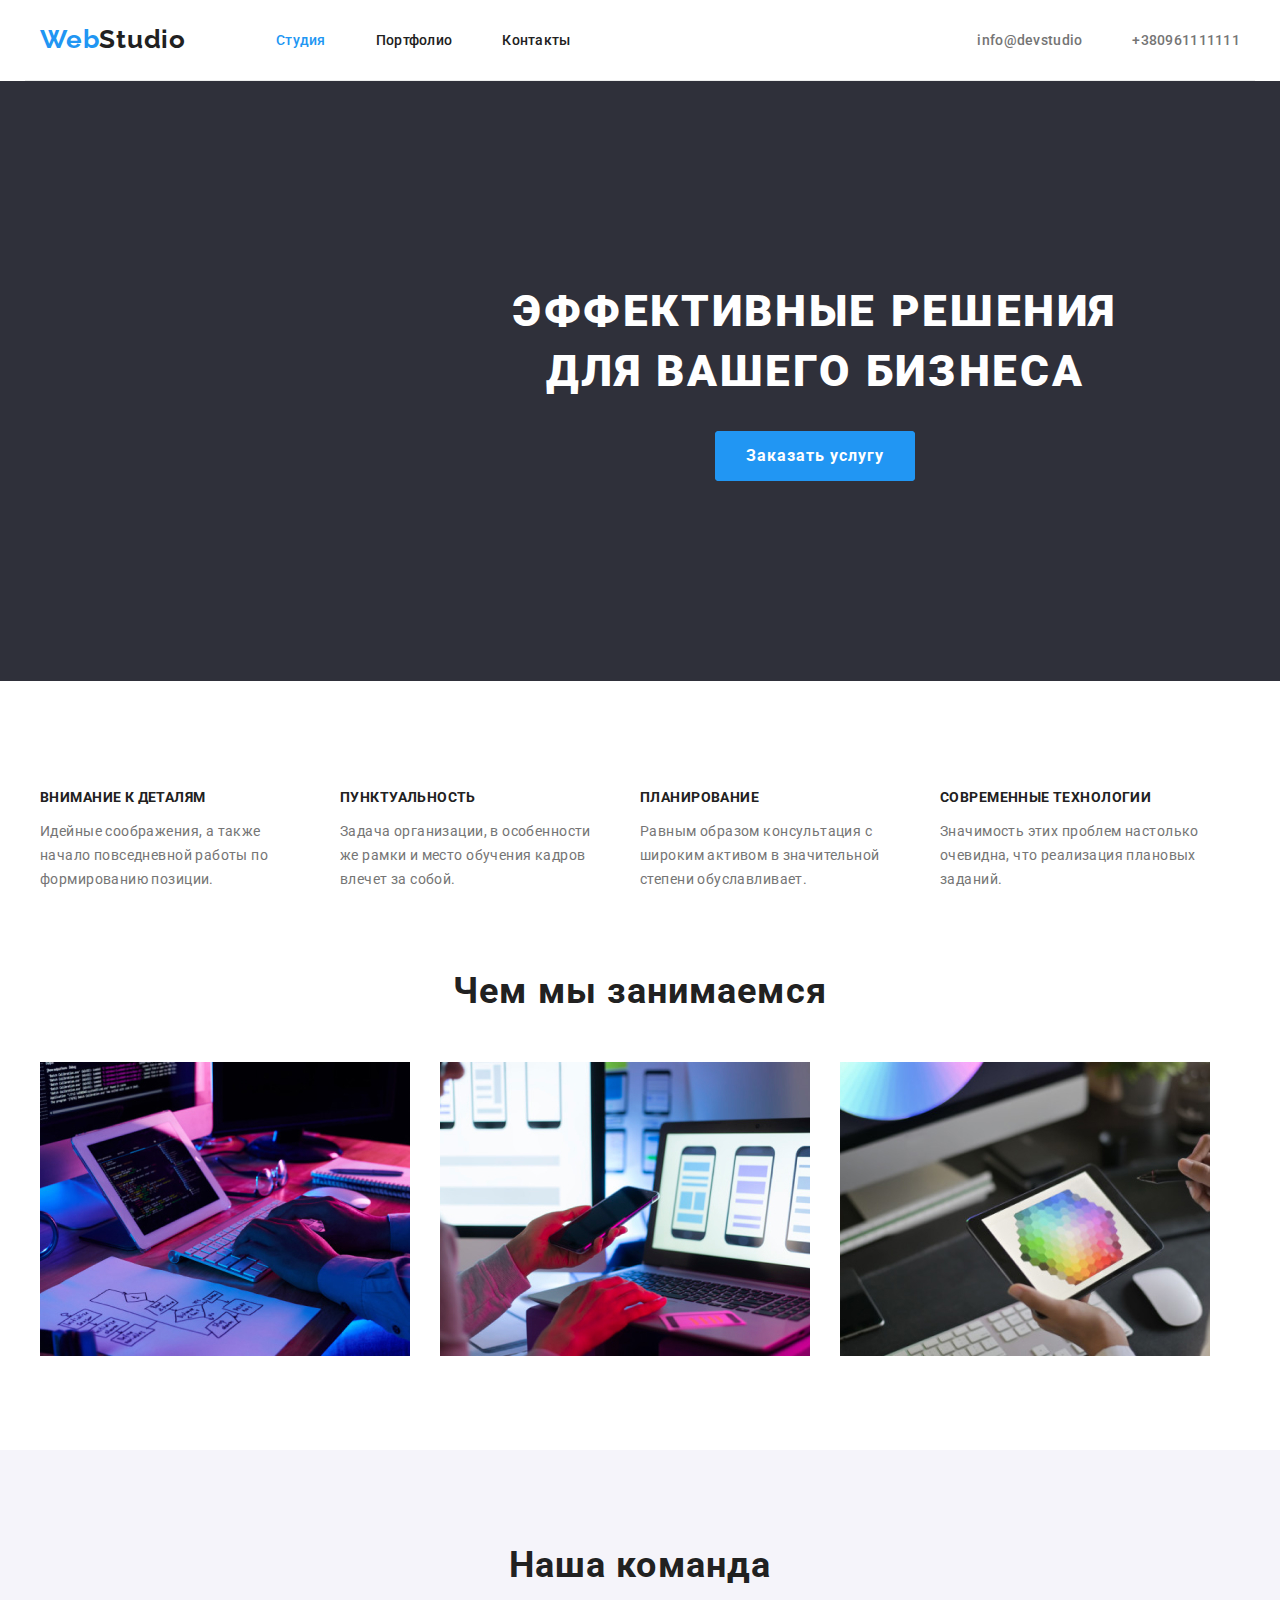
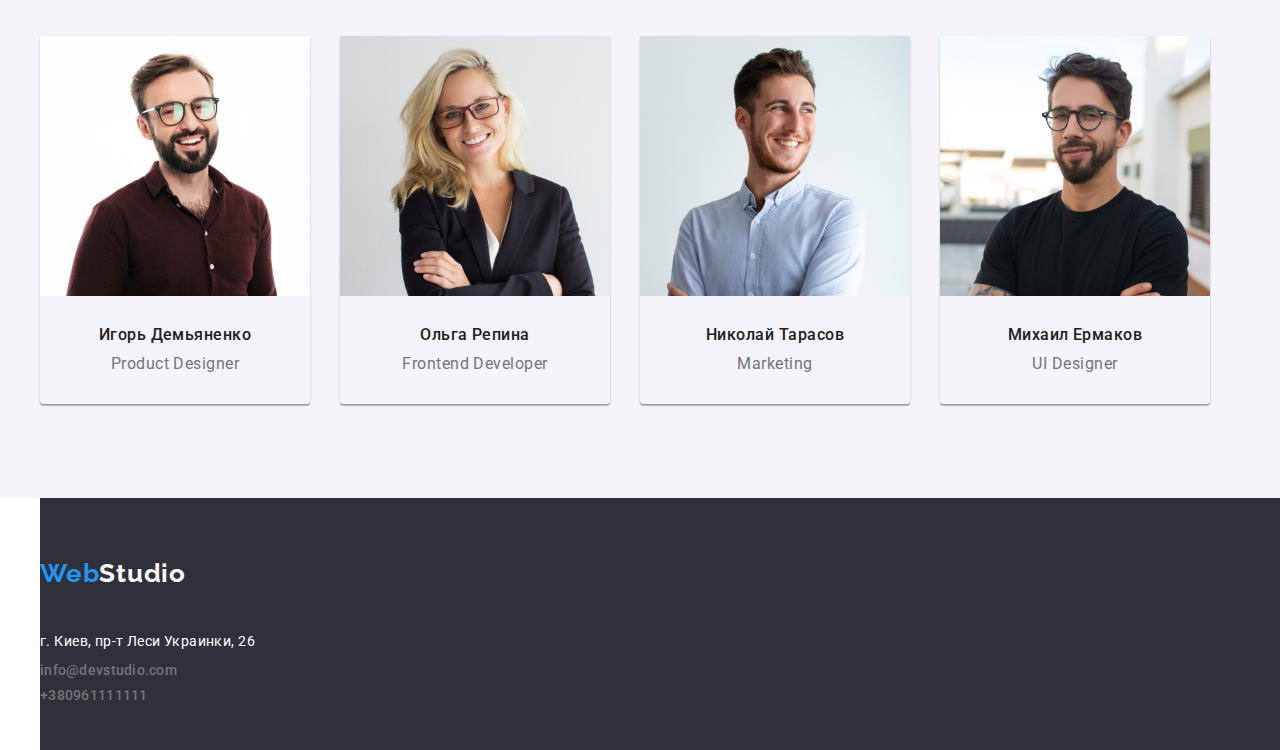
==== index.html @ 4d8ee88d "изменения 2" ====
<!DOCTYPE html>
<html lang="ru">


<head>

<meta charset="UTF-8">
    <meta name="viewport" content="width=device-width, initial-scale=1.0">

    <title>WebStudio</title>

    <!--Подключение файлов-->

<link rel="stylesheet" href="./CSS/normalize.css">
<link rel="stylesheet" href="./CSS/style.css">
<link rel="stylesheet" href="./prettierrc.yaml">
<link href = "https://fonts.googleapis.com/css2?family=Raleway:wght@700&family=Roboto:wght@400;500;700;900&display=swap"
rel = "stylesheet"/>

<body class="font">
    <!--Шапка сайта-->


    <header class="header">
<!--CONTAINER-->
<div class="container nav">
        <nav class="header-nav">
        <a class="text"href="/" ><span class="webtext">Web</span>Studio</a>
        <ul class="nav-list">
            <li class="menu-item"> <a class=" menu-link current" href="./index.html">Студия</a></li>
            <li> <a  class="menu-link" href="./portfolio.html" >Портфолио</a></li>
            <li> <a  class="menu-link"href="#contacts">Контакты</a></li>
        </ul>
        </nav>


        <ul class="contacts-list">
 <li><a class="email" href="info@devstudio">info@devstudio</a></li>
 <li><a class="email" href="+380961111111">+380961111111</a></li>
        </ul></div>
    </header>


    <main>
    <!--Герой сайта-->

        <section class="section">
            <!--CONTAINER-->
<div class="container">
        
            <h1 class="titlemain">ЭФФЕКТИВНЫЕ РЕШЕНИЯ <br> ДЛЯ ВАШЕГО БИЗНЕСА</h1>
            <div class="bottons_hero">
            <button type="button" class="bottons_hero">Заказать услугу</button>
        </div></div>
        </section>
    
    <!--Особенности-->
    <section>
        <!--CONTAINER-->
<div class="container">
        <ul class="boxes">
            <li><h3 class="box">Внимание к деталям</h3><p class="p1">Идейные соображения, а также начало повседневной работы по формированию позиции.</p></li>
           
            <li><h3 class="box">Пунктуальность</h3><p class="p1"> Задача организации, в особенности же рамки и место обучения кадров влечет за собой.</p></li>
           
            <li><h3 class="box">Планирование</h3><p class="p1" > Равным образом консультация с широким активом в значительной степени обуславливает.</p></li>
          
            <li><h3 class="box">Современные технологии</h3><p class="p1"> Значимость этих проблем настолько очевидна, что реализация плановых заданий.</p></li>   
        </ul></div>
    </section>


    <!--Чем мы занимаемся-->
    <section>
        <!--CONTAINER-->
<div class="container block">
        <h2 class="tittleimg">Чем мы занимаемся</h2>
        <ul class="workphotos">
            <li> <img src="./IMG/img.jpg" alt="мужчина печатает на клавитатуре" width="370" height="294" /></li>
            <li> <img src="./IMG/img222.jpg" alt="девушка за ноутбуком держит в руке телефон" width="370" height="294" /></li>
            <li> <img src="./IMG/img333.jpg" alt="девушка держит в руке планшет с изображением цветовой гаммы" width="370" height="294" /></li>
        </ul></div>
    </section>


    <!--Наша команда-->
<section class="comand">
    <!--CONTAINER-->
<div class="container">
    <h2 class="textcomand">Наша команда</h2>
    <ul class="comand">
     <li><img src="./IMG/ProductDesigner.jpg" alt="Член команды " width="270" height="260" /><h3 class="human">Игорь Демьяненко</h3><p class="profession">Product Designer</p></li>
     <li><img src="./IMG/FrontendDeveloper.jpg" alt="Член команды " width="270" height="260" /><h3 class="human">Ольга Репина</h3><p class="profession">Frontend Developer</p></li>
     <li><img src="./IMG/Marketing.jpg" alt="Член команды " width="270" height="260" /><h3 class="human">Николай Тарасов</h3><p class="profession">Marketing</p></li>
     <li><img src="./IMG/UIDesigner.jpg" alt="Член команды " width="270" height="260" /><h3 class="human">Михаил Ермаков</h3><p class="profession">UI Designer</p></li>
    </ul></div>
</section>
</main>
<!--Подвал-->

<!--CONTAINER-->

<div class="container">
<div id="contacts">
<footer class="footer">
    <div class="logo">
    <a  class="textfooter" href="/"><span class="webtext">Web</span>Studio</a>
    <address></div>
        <p class="adress">г. Киев, пр-т Леси Украинки, 26</p>
        <ul class=" email">
    <li><a class="email" href="mailto:info@devstudio">info@devstudio.com</a></li>
    <li><a class="email" href="tel:+380961111111">+380961111111</a></li>
     </ul></address></div></div>
</footer>
</body>
</html>
---- CSS/style.css ----
:root{

            --black-text:rgba(33, 33, 33, 1);
            --blue-text: rgba(33, 150, 243, 1);
            --gray-text:rgba(117, 117, 117, 1);
            --white-text: rgba(255, 255, 255, 1);
            
            --transparent-text06:rgba(255, 255, 255, 0.6);
            
            --header: rgba(255, 255, 255, 1);
            --footer: rgba(47, 48, 58, 1);
            
            --booton: rgba(245, 244, 250, 1);
            
            --background: rgba(47, 48, 58, 1);
            
            
            }





.header{
    background-color:rgba(255, 255, 255, 1) ;}

.font{
    font-family:  'Roboto', sans-serif; 
}


/*CCЫЛКИ ДЛЯ КЛАССА КОНТЕЙНЕР*/

.container{
    width: 1200px;
    padding: 0 15px;
    margin: 0 auto;}






    img{
        display: block;
    }
/*header*/

.header-nav, .nav-list, .contacts-list, .nav{
display: flex;
}
.header-nav, .nav{
    justify-content: space-between;
    align-items: center;
    
    
}
.nav-list a{
    margin: 0px;
    padding-top: 32px;
    padding-bottom: 32px;
    
}
.nav-list li{
    margin-left: 50px;
    

}
.contacts-list {margin:0px;
padding: 0px;
}
.contacts-list a{
    padding-top: 32px;
    padding-bottom: 32px;
}

.contacts-list li:last-child{
    margin-left: 50px;
}
.nav{border-bottom: 1px solid rgba(236, 236, 236, 1);}


.text{
    padding-top: 24px;
    padding-bottom: 25px;
}



.text{
    font-family:'Raleway', sans-serif; 
    color:rgba(33, 33, 33, 1) ;
    font-weight: 700;
    font-size: 26px;
    line-height: 31px;
    letter-spacing: 0.03em;
    text-decoration: none;}

    
    .webtext{
        color:rgba(33, 150, 243, 1) ;
    }

a.menu-link{
    color: rgba(33, 33, 33, 1);
    text-decoration: none;
    font-weight: 500;
    font-size: 14px;
    line-height: 16px;
    letter-spacing: 0.02em;}

   .menu-link:hover, .menu-link:focus, .menu-link:active{color:rgba(33, 150, 243, 1) ;}
 .menu-link.current{color:rgba(33, 150, 243, 1);
    
    font-size: 14px;
    text-decoration: none;}

.email{
    color: rgba(117, 117, 117, 1);
    text-decoration: none;
    font-style: normal;
    font-weight: 500;
    font-size: 14px;
    line-height: 16px;
    letter-spacing: 0.02em;
}
.email:hover {color:rgba(33, 150, 243, 1) ;}




/*HERO*/



    .section .container{
    background-color:rgba(47, 48, 58, 1) ;
    height: 600px;
    width: 1600px;
}
.titlemain{
    text-align: center;
    margin: 0 auto;
    padding-top: 200px;
}
.bottons_hero{
    display: block;
    text-align: center;
    border-radius: 4px;
    border:none;
    margin: 0 auto;
    margin-top: 30px;
}


.boxes{
    display: flex;
    padding-top: 94px;
    padding-bottom: 94px;
    padding-left: 0px;
    list-style:none;
    margin: 0px;

}
.boxes li{
    width: 270px;
    height: 101px;

}
.boxes li:not(:last-child){
    margin-right: 30px;}


    .tittleimg{
        text-align: center;
        padding-bottom: 50px;
        margin: 0 auto;
        display: block;
    }

    .workphotos {
        display: flex;
        padding-bottom: 94px;
        padding-left: 0px;
        padding-right: 0px;
        margin: 0px;
        
        
        

    }
    .workphotos li:not(:last-child){
        margin-right:30px; 
        list-style: none;
    }


.bottons_hero{
    color:rgba(255, 255, 255, 1);
    font-family: inherit;
    font-weight: 700;
    font-size: 16px;
    width: 200px;
    height: 50px;
    line-height: 30px;
    letter-spacing: 0.06em; 
    background-color: rgba(33, 150, 243, 1);
}



.titlemain{
    color: rgba(255, 255, 255, 1);
    font-weight: 900;
    font-size: 44px;
    line-height: 60px;
    letter-spacing: 0.06em;
    align-items: center;}





    .textcomand{
        text-align: center;
        padding-top: 94px;
        padding-bottom: 50px;
        margin: 0 auto;
    }

    
    .comand {
        display: flex;
        padding: 0px;
        margin: 0 auto;

    

    }

    .comand li{
        box-shadow:  0px 2px 1px 0px rgba(0, 0, 0, 0.2), 
        0px 1px 1px 0px rgba(0, 0, 0, 0.14),
         0px 1px 3px 0px rgba(0, 0, 0, 0.12);
    border-radius: 3px;
    max-width: 100%;
    height:368px;
        margin-bottom: 94px;
       
    }
    .comand li:not(:last-child){
        margin-right: 30px;
    }
    .human{
        text-align: center;
        padding-top: 30px;
        padding-bottom: 10px;
        margin: 0 auto;

    }
    .profession{
        text-align: center;
        padding-bottom: 124px;
    
        margin: 0 auto;
    }

    .item{
        border: 1px solid rgba(238, 238, 238, 1);
    }
    .work{
        padding-left: 24px;
    }
    .web{
    padding-left: 24px;
    }
    




.box{
    color:rgba(33, 33, 33, 1) ;
    font-weight: bold;
    font-size: 14px;
    line-height: 16px;
    letter-spacing: 0.03em;
    text-transform: uppercase;
}

.p1{
color: rgba(117, 117, 117, 1);
font-weight: normal;
font-size: 14px;
line-height: 24px;
letter-spacing: 0.03em;
}

    .tittleimg{
color: rgba(33, 33, 33, 1);
font-weight: 700;
font-size: 36px;
line-height: 42.19px;
letter-spacing: 0.03em;
align-items: center;
}

.comand{
    background-color:rgba(245, 244, 250, 1) ;
}

.textcomand{ 
    color: rgba(33, 33, 33, 1);
    font-weight: 700;
    font-size: 36px;
    line-height: 42.19px;
    letter-spacing: 0.03em;
    align-items: center;

}

.human{
    color: rgba(33, 33, 33, 1);
    font-weight: 500;
    font-size: 16px;
    line-height: 18.75px;
    letter-spacing: 0.03em;
    align-items: center;
}
.profession{
    color:rgba(117, 117, 117, 1);
    font-weight: 400;
    font-size: 16px;
    line-height: 18.75px;
    letter-spacing: 0.03em;
    align-items: center;
}
 /*FOOTER*/

 .footer{
     width: 1600px;
     height: 252px;
    margin: 0px;

     
 }
 .textfooter{
     margin: 0 auto;
     
 }
 .adress{
     margin: 0 auto;
     padding-top: 20px;
     padding-bottom: 9px;
 }
 .email{
     margin: 0 auto;
     padding-left: 0px;
 }
 .email li{
     margin: 0 auto;
     padding-bottom: 9px;
     
 }
 .logo{
     padding-top: 60px;
     padding-bottom: 20px;
 }
 
 
.footer{
    background-color: rgba(47, 48, 58, 1);
}

.textfooter{
    font-family:'Raleway', sans-serif; 
    color: white;
    font-weight: 700;
    font-size: 26px;
    line-height: 31px;
    letter-spacing: 0.03em;
    text-decoration: none;
}

    .adress{
        color: white;
        font-weight: 400;
        font-style: normal;
        font-size: 14px;
        line-height: 24px;
        letter-spacing: 0.03em;
    }

/*MAIN страницы портфолио*/

.btns-list{
    display: flex;
    justify-content: center;
    padding-bottom: 56px;
    padding-top: 94px;
    margin: 0px;

}
    .btns-list .btn{
        margin-right: 8px;
        border-radius: 4px;
        border: none;
     padding: 6px 22px;
    }


.flex-container{
    display: flex;
    flex-wrap: wrap;
padding-left: 0px;
padding-right: 0px;
padding-bottom: 94px;
margin: 0px auto;

}


.flex-container li{
    width: 370px;
    margin-right: 30px;
    margin-bottom: 30px;

}


.flex-container li:nth-child(3n) {
    margin-right: 0;
}
.flex-container li:nth-last-child(-n+3){
    margin-bottom:0;
}
    








    .btn{
        font-family: 'Roboto', sans-serif; 
        color: rgba(33, 33, 33, 1);
        background-color: rgba(245, 244, 250, 1);
        font-weight: 500;
        font-size: 16px;
        line-height: 26px;
        letter-spacing: 0.03em; 
        align-items: center; 
    }
    .btn:hover, .btn:focus {background-color:rgba(33, 150, 243, 1) ;
        color:rgba(255, 255, 255, 1);}
    



    .work{
        
        color: rgba(33, 33, 33, 1);
        font-weight: 700;
        font-size: 18px;
        line-height: 36px;
        letter-spacing: 0.06em; 
        text-decoration: none;
    }
    .work:hover, .work:focus {color:rgba(33, 150, 243, 1);}
    .web{
         
        color: rgba(117, 117, 117, 1);
        font-weight: 400;
        font-size: 16px;
        line-height: 30px;
        letter-spacing: 0.03em; 
    
        
    }
    li{
        list-style-type: none;
        
    }
    .a{display: block;}
    .classa{ text-decoration: none;}

    .visually-hidden{
        position: absolute;
        width: 1px;
        height: 1px;
        margin: -1px;
        border: 0;
        padding: 0;
        clip: rect(0 0 0 0);
        overflow: hidden;}
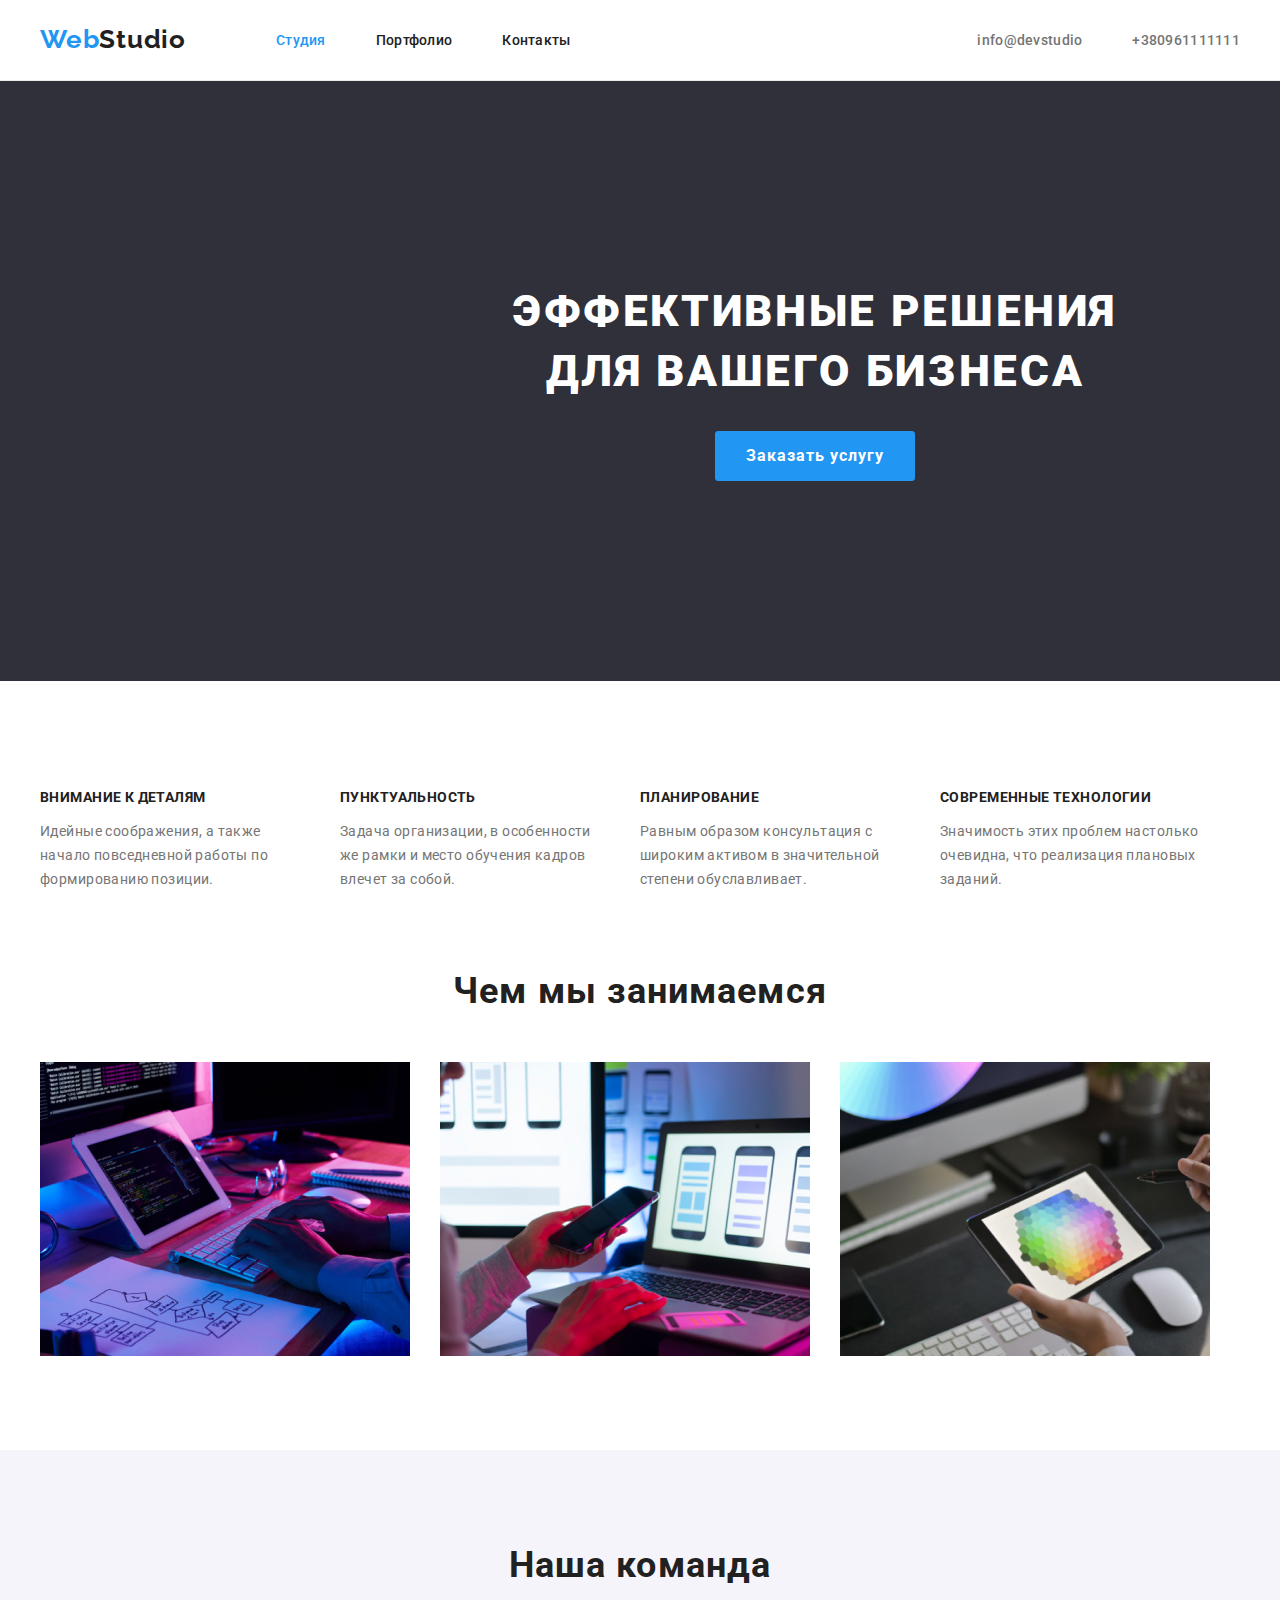
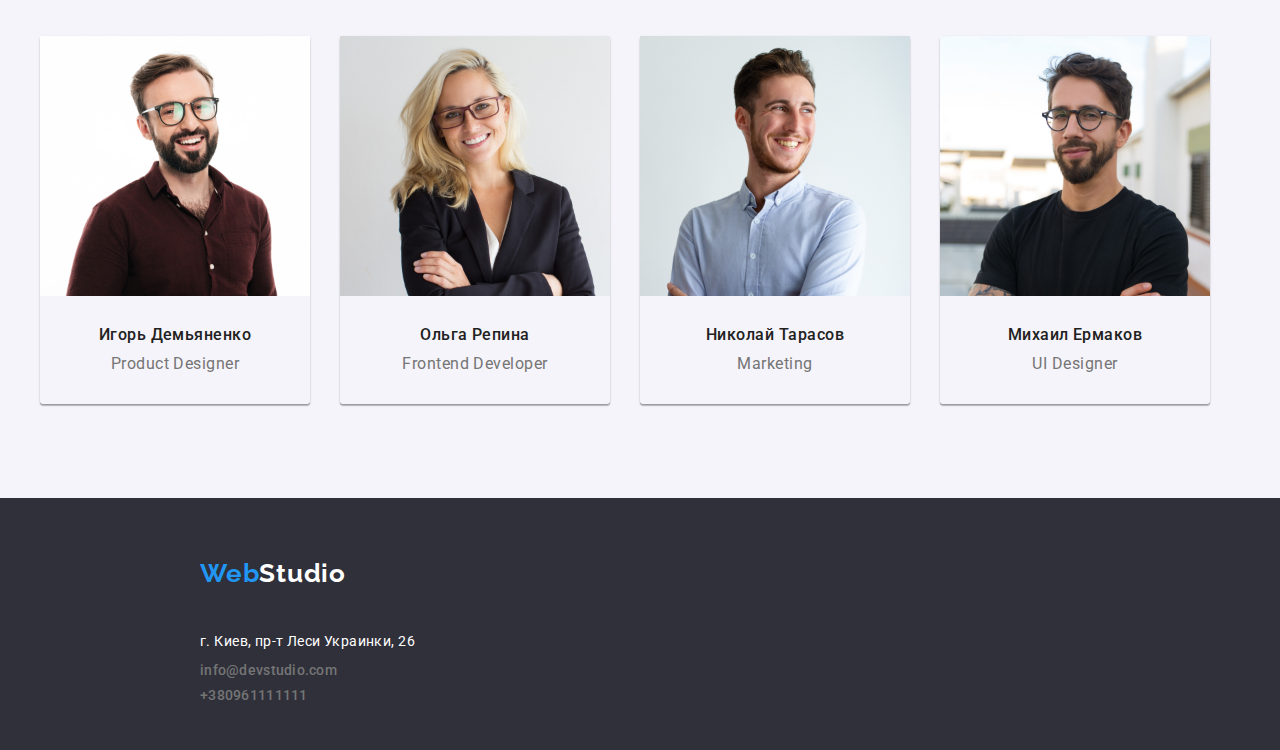
==== commit eb6ba2ad: "доп изминения" ====
--- a/index.html
+++ b/index.html
@@ -100,17 +100,18 @@
 
 <!--CONTAINER-->
 
-<div class="container">
+
+<footer class="footer">
+    <div class="container">
 <div id="contacts">
-<footer class="footer">
     <div class="logo">
     <a  class="textfooter" href="/"><span class="webtext">Web</span>Studio</a>
     <address></div>
         <p class="adress">г. Киев, пр-т Леси Украинки, 26</p>
         <ul class=" email">
     <li><a class="email" href="mailto:info@devstudio">info@devstudio.com</a></li>
-    <li><a class="email" href="tel:+380961111111">+380961111111</a></li>
-     </ul></address></div></div>
+    <li><a class="email" href="tel:+380961111111">+380961111111</a></li></ul>
+     </address></div></div>
 </footer>
 </body>
 </html>--- a/CSS/style.css
+++ b/CSS/style.css
@@ -79,7 +79,7 @@
 .contacts-list li:last-child{
     margin-left: 50px;
 }
-.nav{border-bottom: 1px solid rgba(236, 236, 236, 1);}
+.header{border-bottom: 1px solid rgba(236, 236, 236, 1);}
 
 
 .text{
@@ -342,10 +342,11 @@
  .footer{
      width: 1600px;
      height: 252px;
-    margin: 0px;
-
-     
+     margin: auto;
+    
  }
+
+
  .textfooter{
      margin: 0 auto;
      
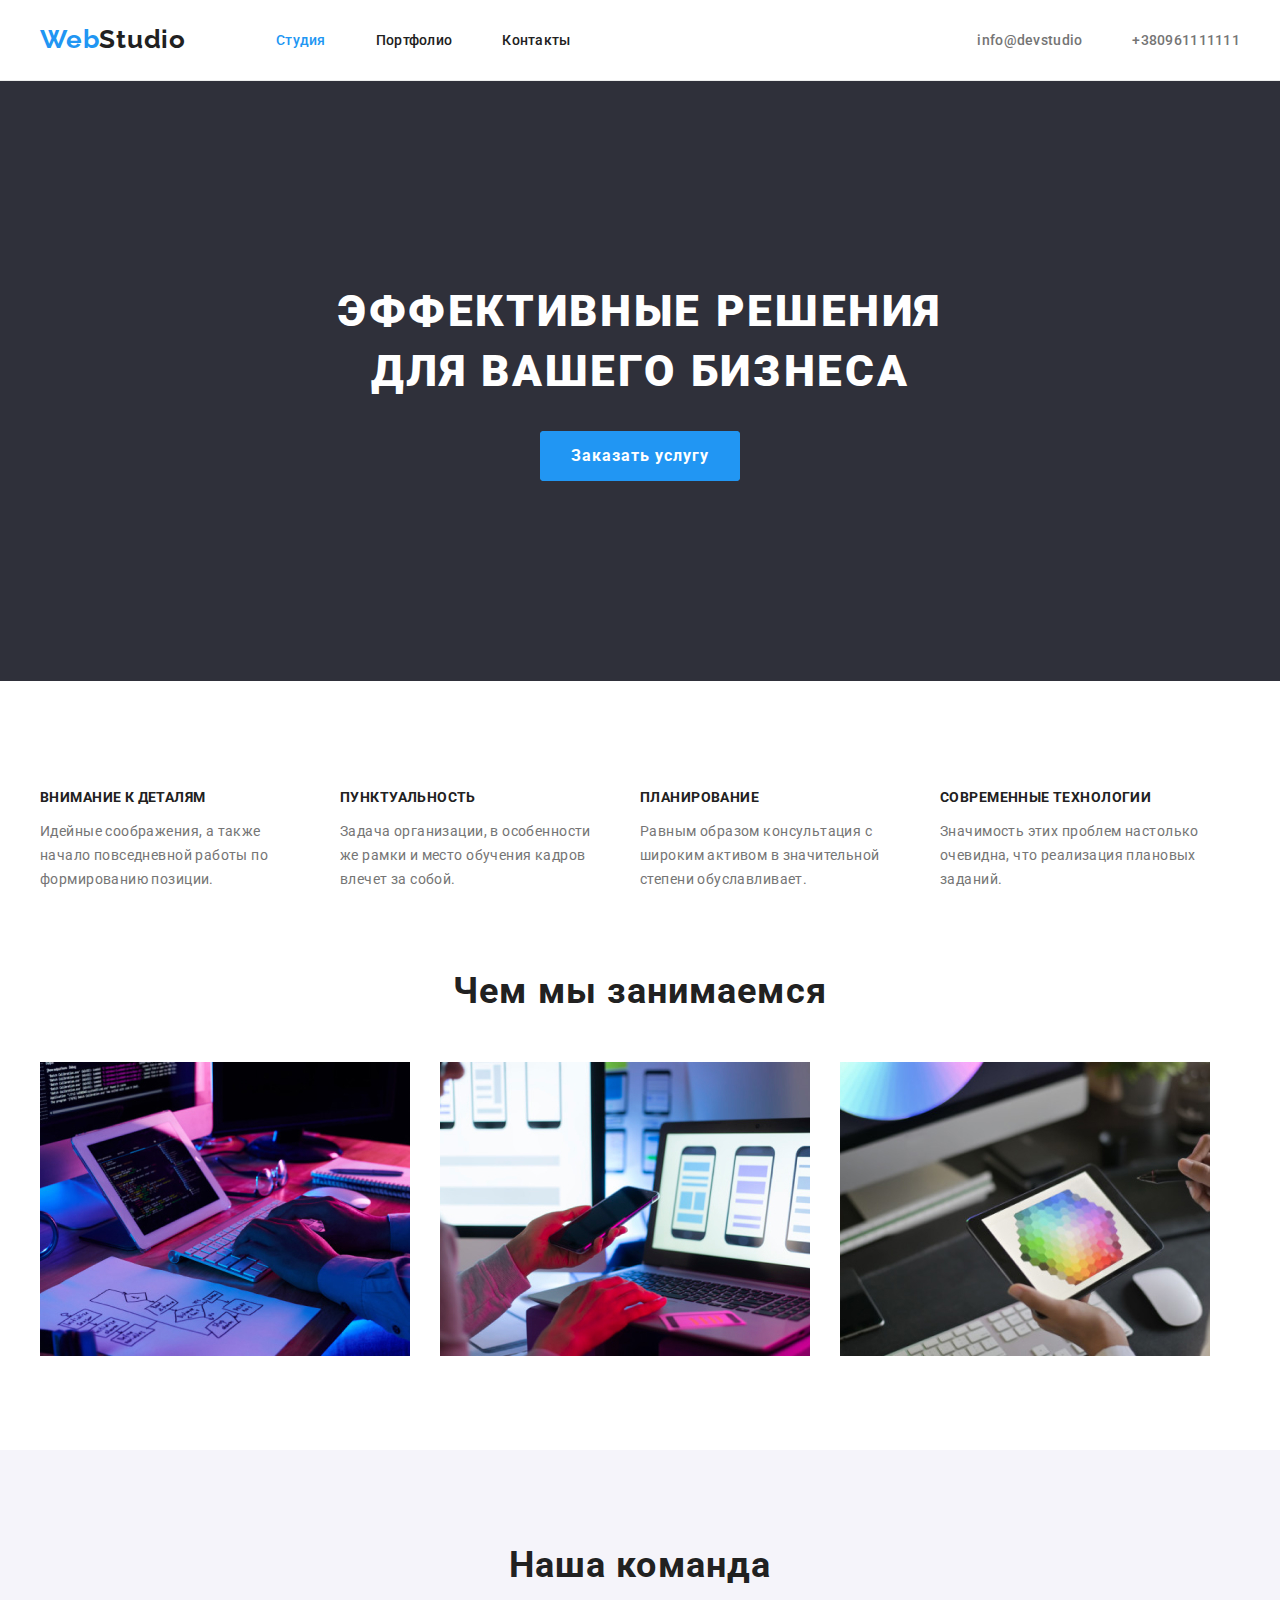
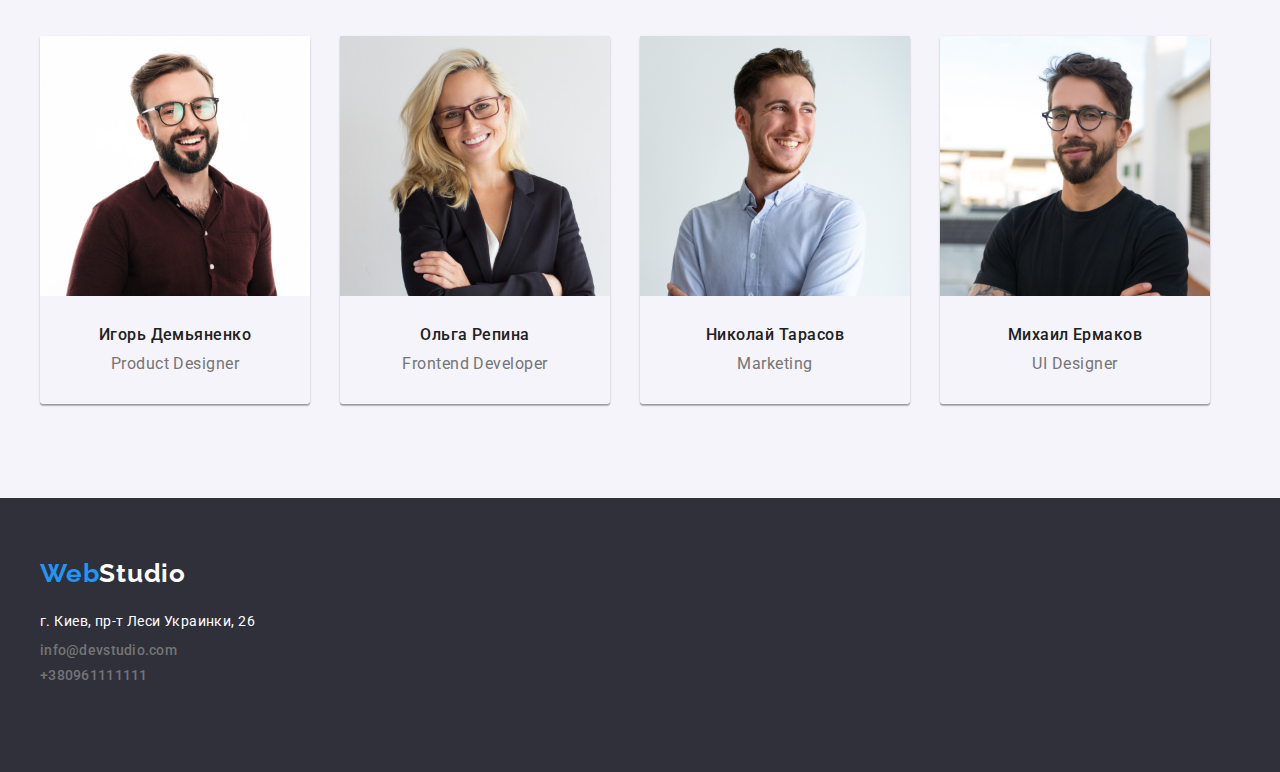
==== commit b9b27344: "дополнение" ====
--- a/index.html
+++ b/index.html
@@ -47,7 +47,6 @@
         <section class="section">
             <!--CONTAINER-->
 <div class="container">
-        
             <h1 class="titlemain">ЭФФЕКТИВНЫЕ РЕШЕНИЯ <br> ДЛЯ ВАШЕГО БИЗНЕСА</h1>
             <div class="bottons_hero">
             <button type="button" class="bottons_hero">Заказать услугу</button>
@@ -101,12 +100,12 @@
 <!--CONTAINER-->
 
 
-<footer class="footer">
+<footer>
     <div class="container">
 <div id="contacts">
     <div class="logo">
     <a  class="textfooter" href="/"><span class="webtext">Web</span>Studio</a>
-    <address></div>
+    <address>
         <p class="adress">г. Киев, пр-т Леси Украинки, 26</p>
         <ul class=" email">
     <li><a class="email" href="mailto:info@devstudio">info@devstudio.com</a></li>
--- a/CSS/style.css
+++ b/CSS/style.css
@@ -133,12 +133,10 @@
 
 /*HERO*/
 
-
-
-    .section .container{
+    .section {
     background-color:rgba(47, 48, 58, 1) ;
     height: 600px;
-    width: 1600px;
+   
 }
 .titlemain{
     text-align: center;
@@ -340,9 +338,10 @@
  /*FOOTER*/
 
  .footer{
-     width: 1600px;
+     width: 1200px;
      height: 252px;
      margin: auto;
+     
     
  }
 
@@ -371,8 +370,9 @@
  }
  
  
-.footer{
+footer{
     background-color: rgba(47, 48, 58, 1);
+    padding-bottom: 60px;
 }
 
 .textfooter{
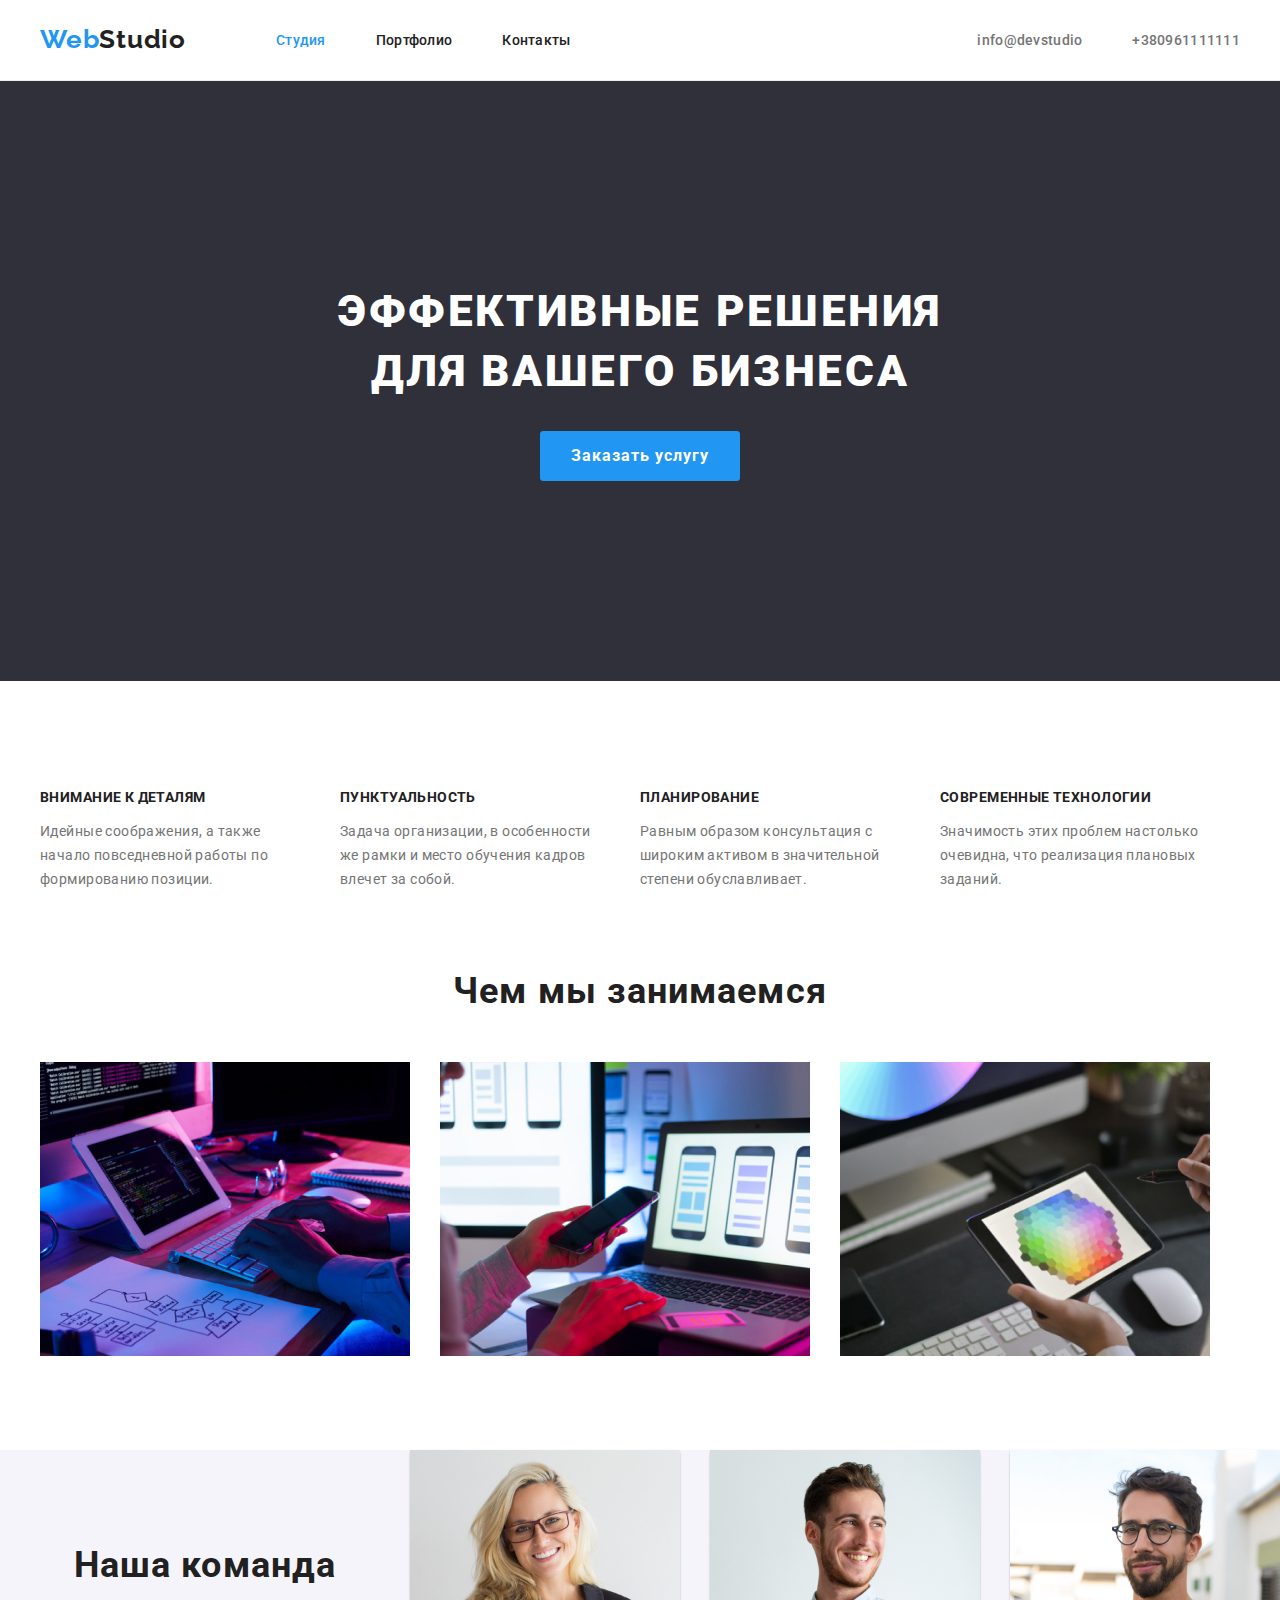
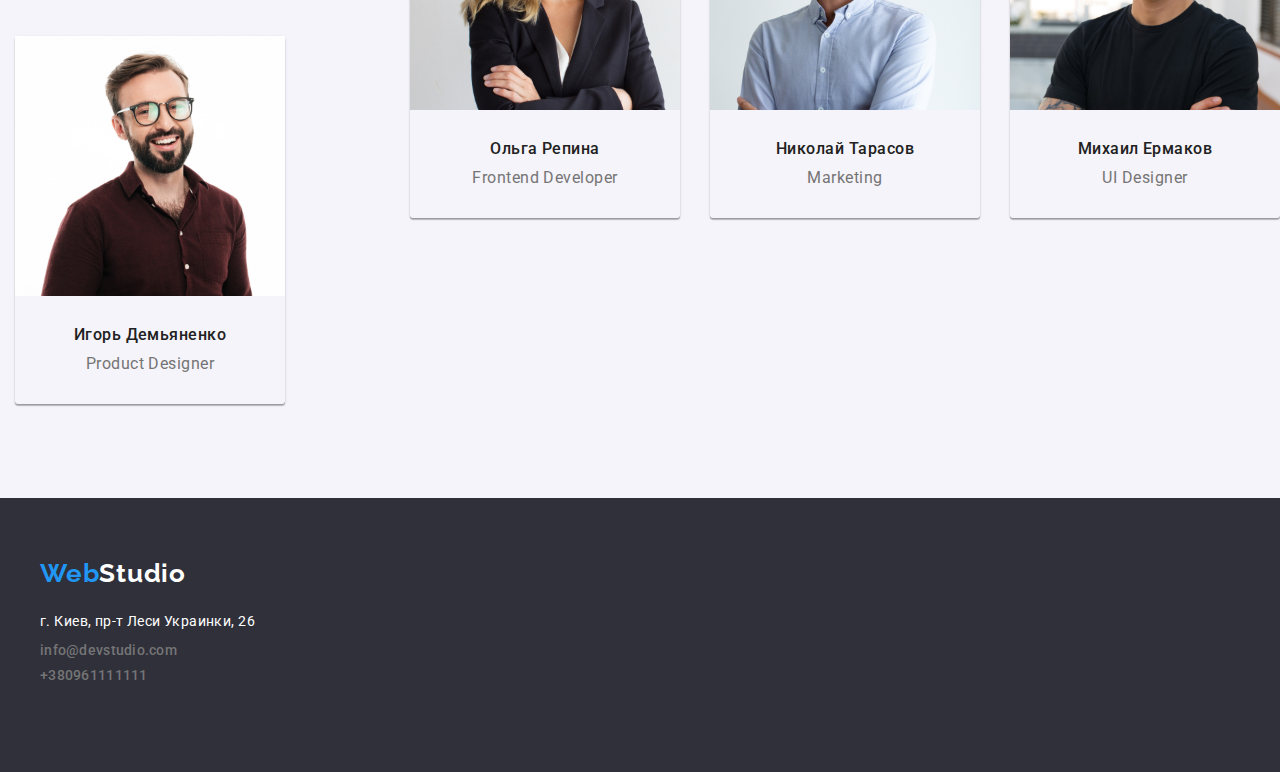
==== commit fea32f53: "добавила паддинги" ====
--- a/index.html
+++ b/index.html
@@ -88,10 +88,10 @@
 <div class="container">
     <h2 class="textcomand">Наша команда</h2>
     <ul class="comand">
-     <li><img src="./IMG/ProductDesigner.jpg" alt="Член команды " width="270" height="260" /><h3 class="human">Игорь Демьяненко</h3><p class="profession">Product Designer</p></li>
-     <li><img src="./IMG/FrontendDeveloper.jpg" alt="Член команды " width="270" height="260" /><h3 class="human">Ольга Репина</h3><p class="profession">Frontend Developer</p></li>
-     <li><img src="./IMG/Marketing.jpg" alt="Член команды " width="270" height="260" /><h3 class="human">Николай Тарасов</h3><p class="profession">Marketing</p></li>
-     <li><img src="./IMG/UIDesigner.jpg" alt="Член команды " width="270" height="260" /><h3 class="human">Михаил Ермаков</h3><p class="profession">UI Designer</p></li>
+     <li><img src="./IMG/ProductDesigner.jpg" alt="Член команды " width="270" height="260" /><div class="pfoff"><h3 class="human">Игорь Демьяненко</h3><p class="profession">Product Designer</p></li></div>
+     <li><img src="./IMG/FrontendDeveloper.jpg" alt="Член команды " width="270" height="260" /><div class="pfoff"><h3 class="human">Ольга Репина</h3><p class="profession">Frontend Developer</p></li></div>
+     <li><img src="./IMG/Marketing.jpg" alt="Член команды " width="270" height="260" /><div class="pfoff"><h3 class="human">Николай Тарасов</h3><p class="profession">Marketing</p></li></div>
+     <li><img src="./IMG/UIDesigner.jpg" alt="Член команды " width="270" height="260" /><div class="pfoff"><h3 class="human">Михаил Ермаков</h3><p class="profession">UI Designer</p></li></div>
     </ul></div>
 </section>
 </main>
--- a/CSS/style.css
+++ b/CSS/style.css
@@ -58,7 +58,7 @@
     
 }
 .nav-list a{
-    margin: 0px;
+
     padding-top: 32px;
     padding-bottom: 32px;
     
@@ -263,6 +263,10 @@
         padding-bottom: 124px;
     
         margin: 0 auto;
+    }
+
+    .proff{
+        padding: 30px 30px;
     }
 
     .item{
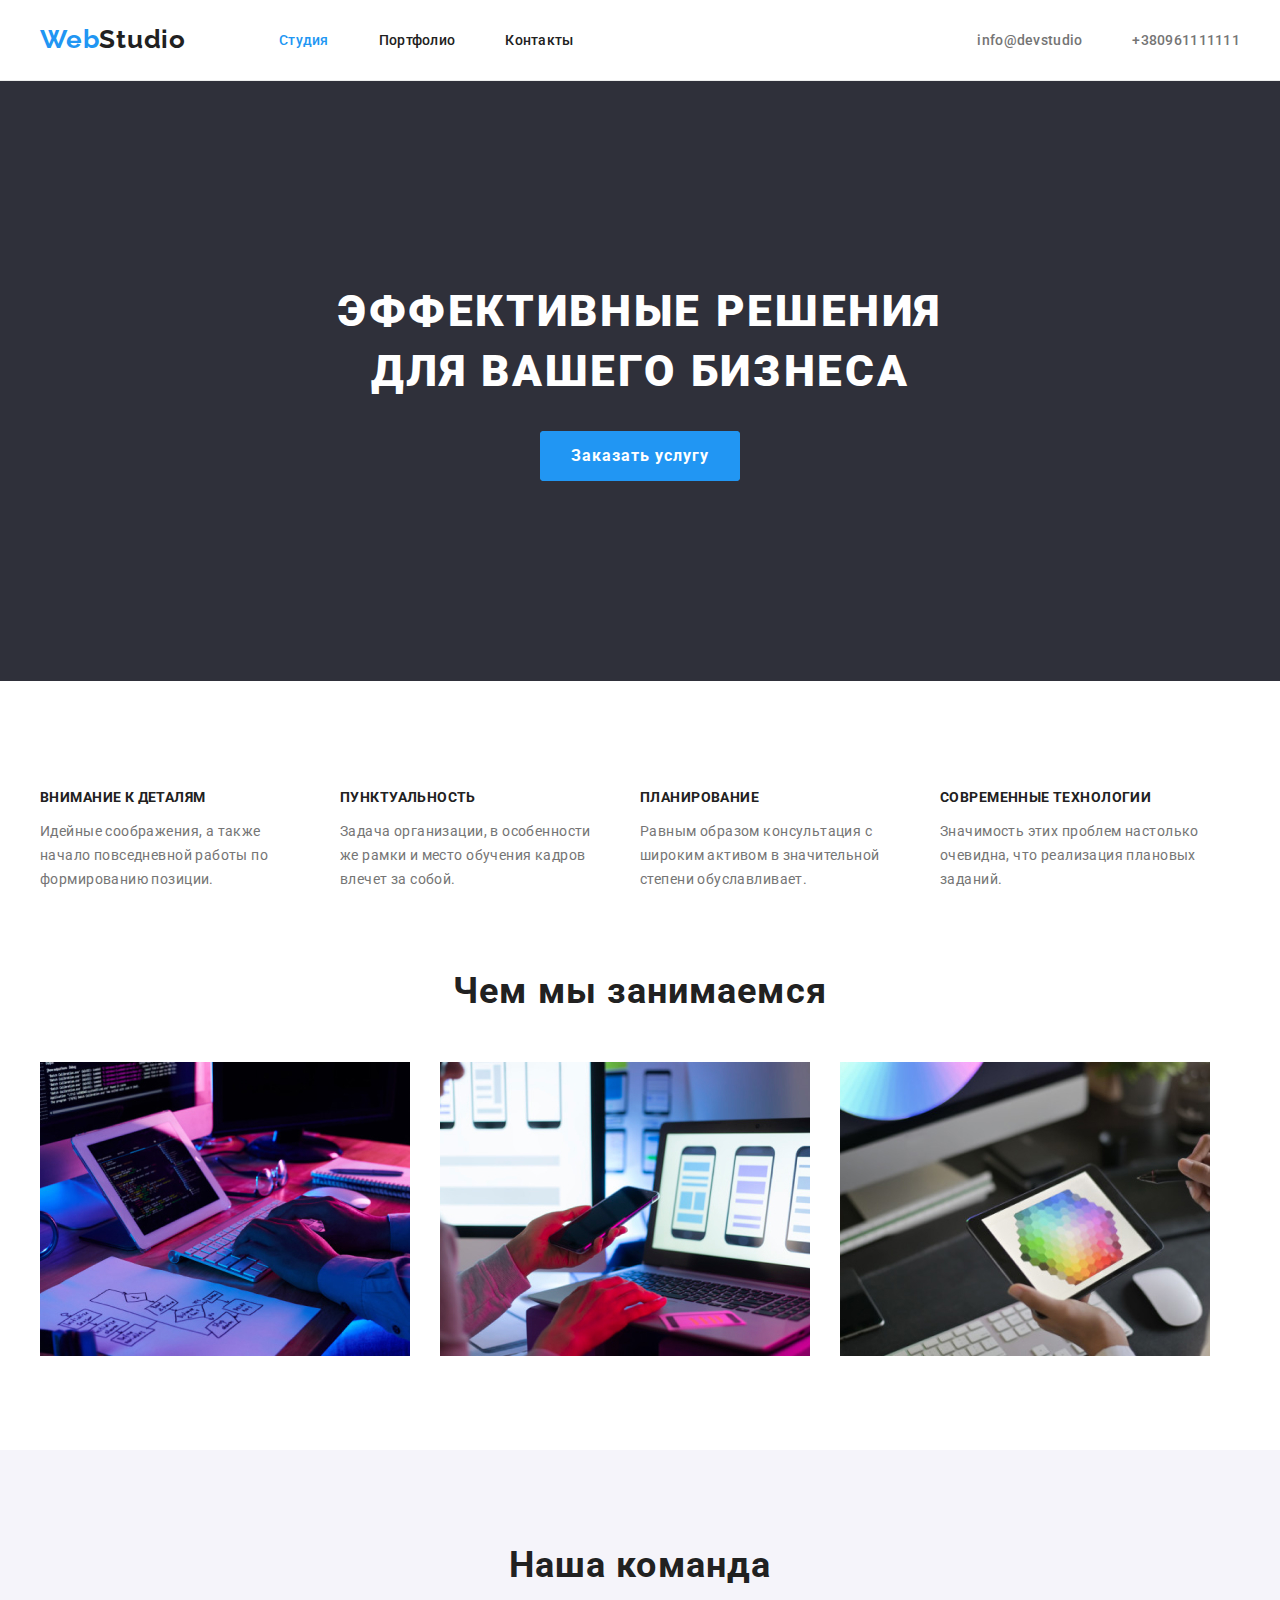
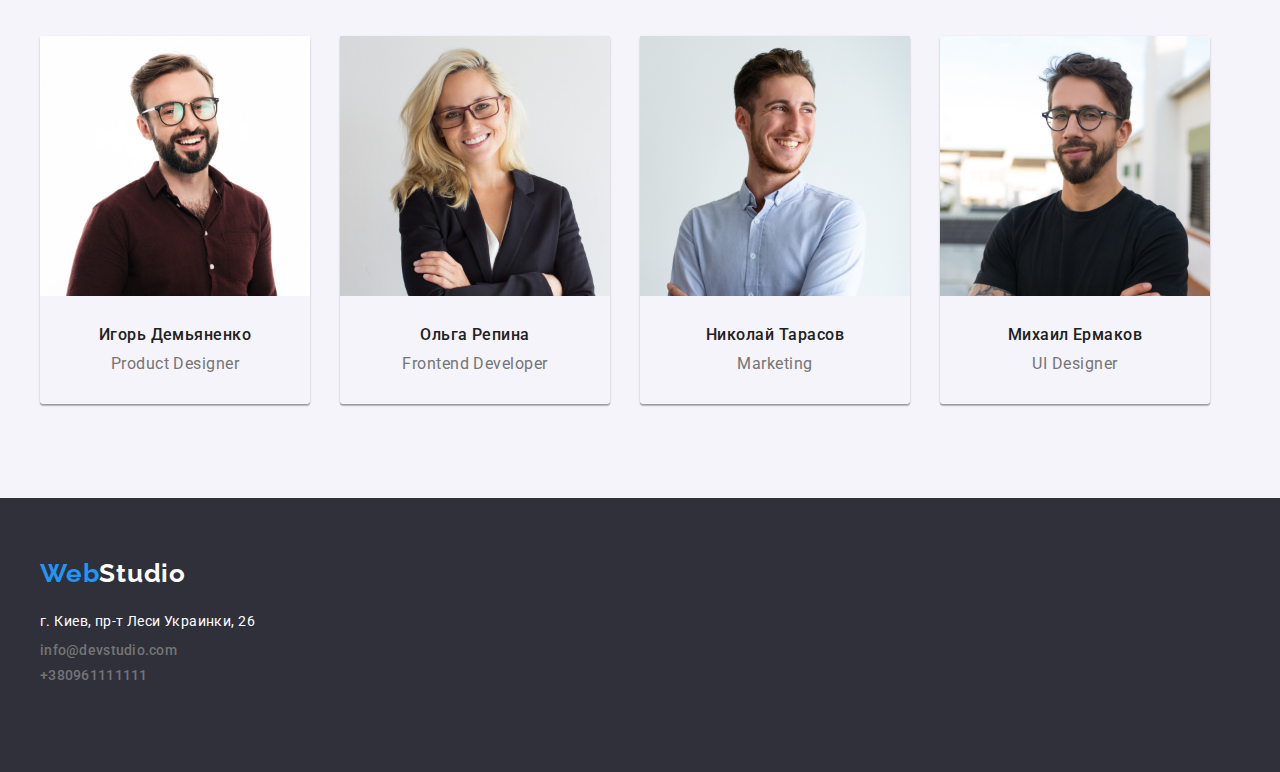
==== commit 32bb8d66: "редактирование" ====
--- a/index.html
+++ b/index.html
@@ -88,11 +88,11 @@
 <div class="container">
     <h2 class="textcomand">Наша команда</h2>
     <ul class="comand">
-     <li><img src="./IMG/ProductDesigner.jpg" alt="Член команды " width="270" height="260" /><div class="pfoff"><h3 class="human">Игорь Демьяненко</h3><p class="profession">Product Designer</p></li></div>
-     <li><img src="./IMG/FrontendDeveloper.jpg" alt="Член команды " width="270" height="260" /><div class="pfoff"><h3 class="human">Ольга Репина</h3><p class="profession">Frontend Developer</p></li></div>
-     <li><img src="./IMG/Marketing.jpg" alt="Член команды " width="270" height="260" /><div class="pfoff"><h3 class="human">Николай Тарасов</h3><p class="profession">Marketing</p></li></div>
-     <li><img src="./IMG/UIDesigner.jpg" alt="Член команды " width="270" height="260" /><div class="pfoff"><h3 class="human">Михаил Ермаков</h3><p class="profession">UI Designer</p></li></div>
-    </ul></div>
+     <li><img src="./IMG/ProductDesigner.jpg" alt="Член команды " width="270" height="260" /><div class="pfoff"><h3 class="human">Игорь Демьяненко</h3><p class="profession">Product Designer</p></div></li>
+     <li><img src="./IMG/FrontendDeveloper.jpg" alt="Член команды " width="270" height="260" /><div class="pfoff"><h3 class="human">Ольга Репина</h3><p class="profession">Frontend Developer</p></div></li>
+     <li><img src="./IMG/Marketing.jpg" alt="Член команды " width="270" height="260" /><div class="pfoff"><h3 class="human">Николай Тарасов</h3><p class="profession">Marketing</p></div></li>
+     <li><img src="./IMG/UIDesigner.jpg" alt="Член команды " width="270" height="260" /><div class="pfoff"><h3 class="human">Михаил Ермаков</h3><p class="profession">UI Designer</p></div></li>
+    </div></ul>
 </section>
 </main>
 <!--Подвал-->
--- a/CSS/style.css
+++ b/CSS/style.css
@@ -64,12 +64,22 @@
     
 }
 .nav-list li{
-    margin-left: 50px;
-    
-
-}
+    margin-right: 50px;
+    
+
+}
+.nav-list{
+    margin-top: 0px;
+    margin-bottom: 0px;
+    margin-left: 93px;
+    padding-left: 0px;
+}
+.nav-list li:last-child{
+    margin-right: 0px;}
+
 .contacts-list {margin:0px;
 padding: 0px;
+list-style: none;
 }
 .contacts-list a{
     padding-top: 32px;
@@ -263,10 +273,6 @@
         padding-bottom: 124px;
     
         margin: 0 auto;
-    }
-
-    .proff{
-        padding: 30px 30px;
     }
 
     .item{
@@ -414,6 +420,9 @@
         border: none;
      padding: 6px 22px;
     }
+    .btn:last-child{
+        margin-right: 0px;
+    }
 
 
 .flex-container{
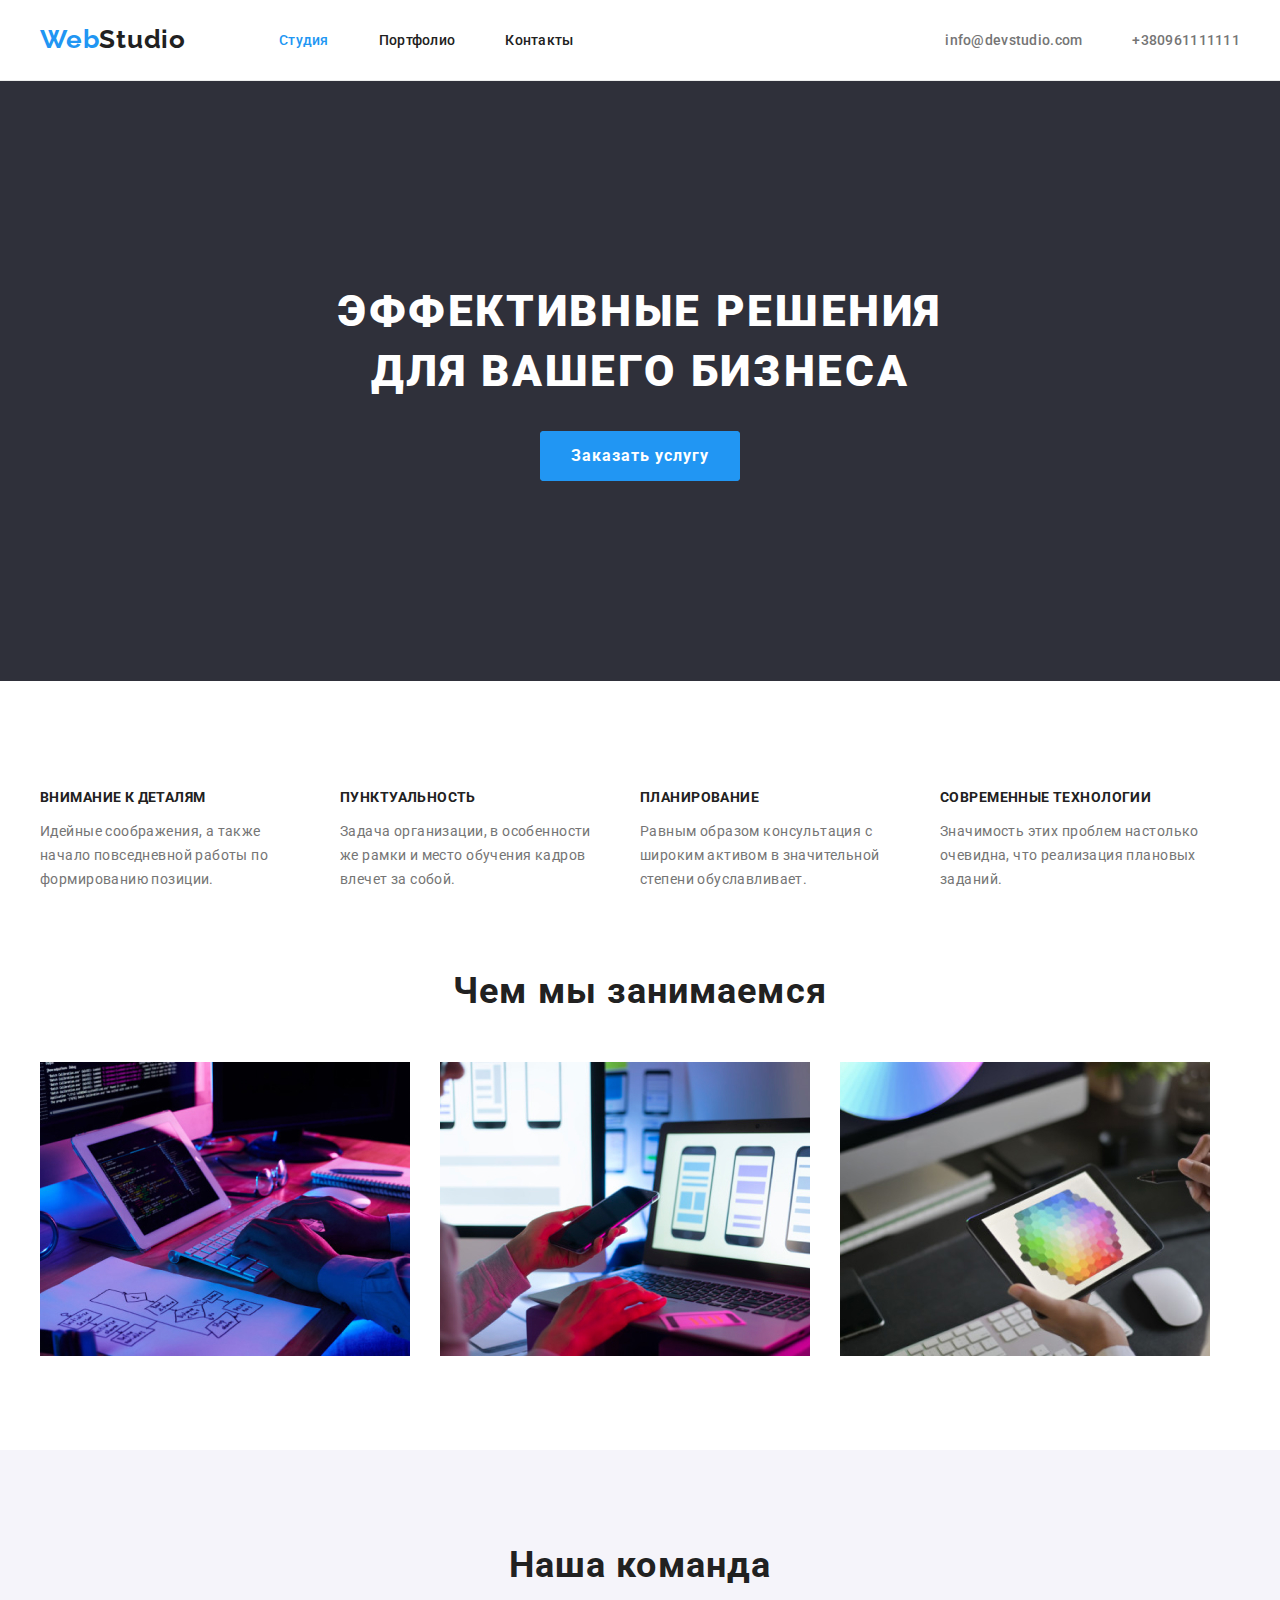
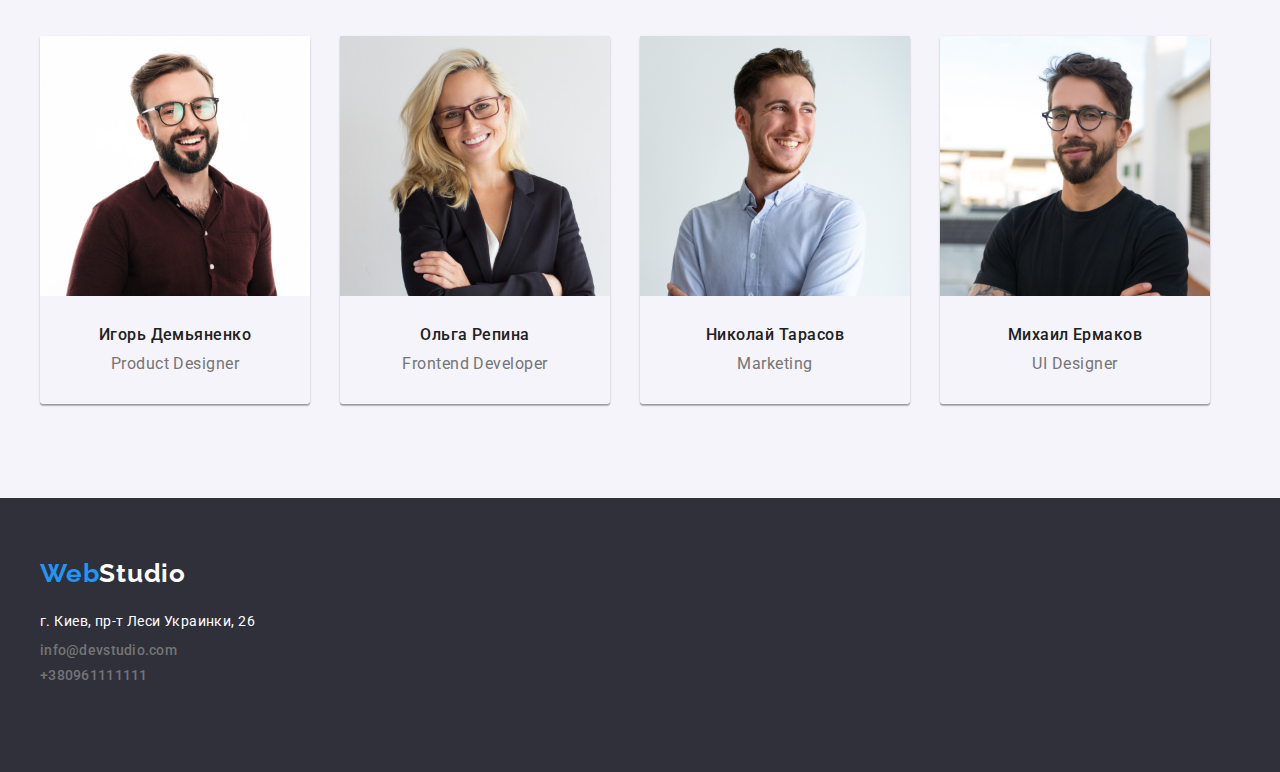
==== commit 87bea532: "добавила изменения в контакты" ====
--- a/index.html
+++ b/index.html
@@ -35,7 +35,7 @@
 
 
         <ul class="contacts-list">
- <li><a class="email" href="info@devstudio">info@devstudio</a></li>
+ <li><a class="email" href="info@devstudio">info@devstudio.com</a></li>
  <li><a class="email" href="+380961111111">+380961111111</a></li>
         </ul></div>
     </header>
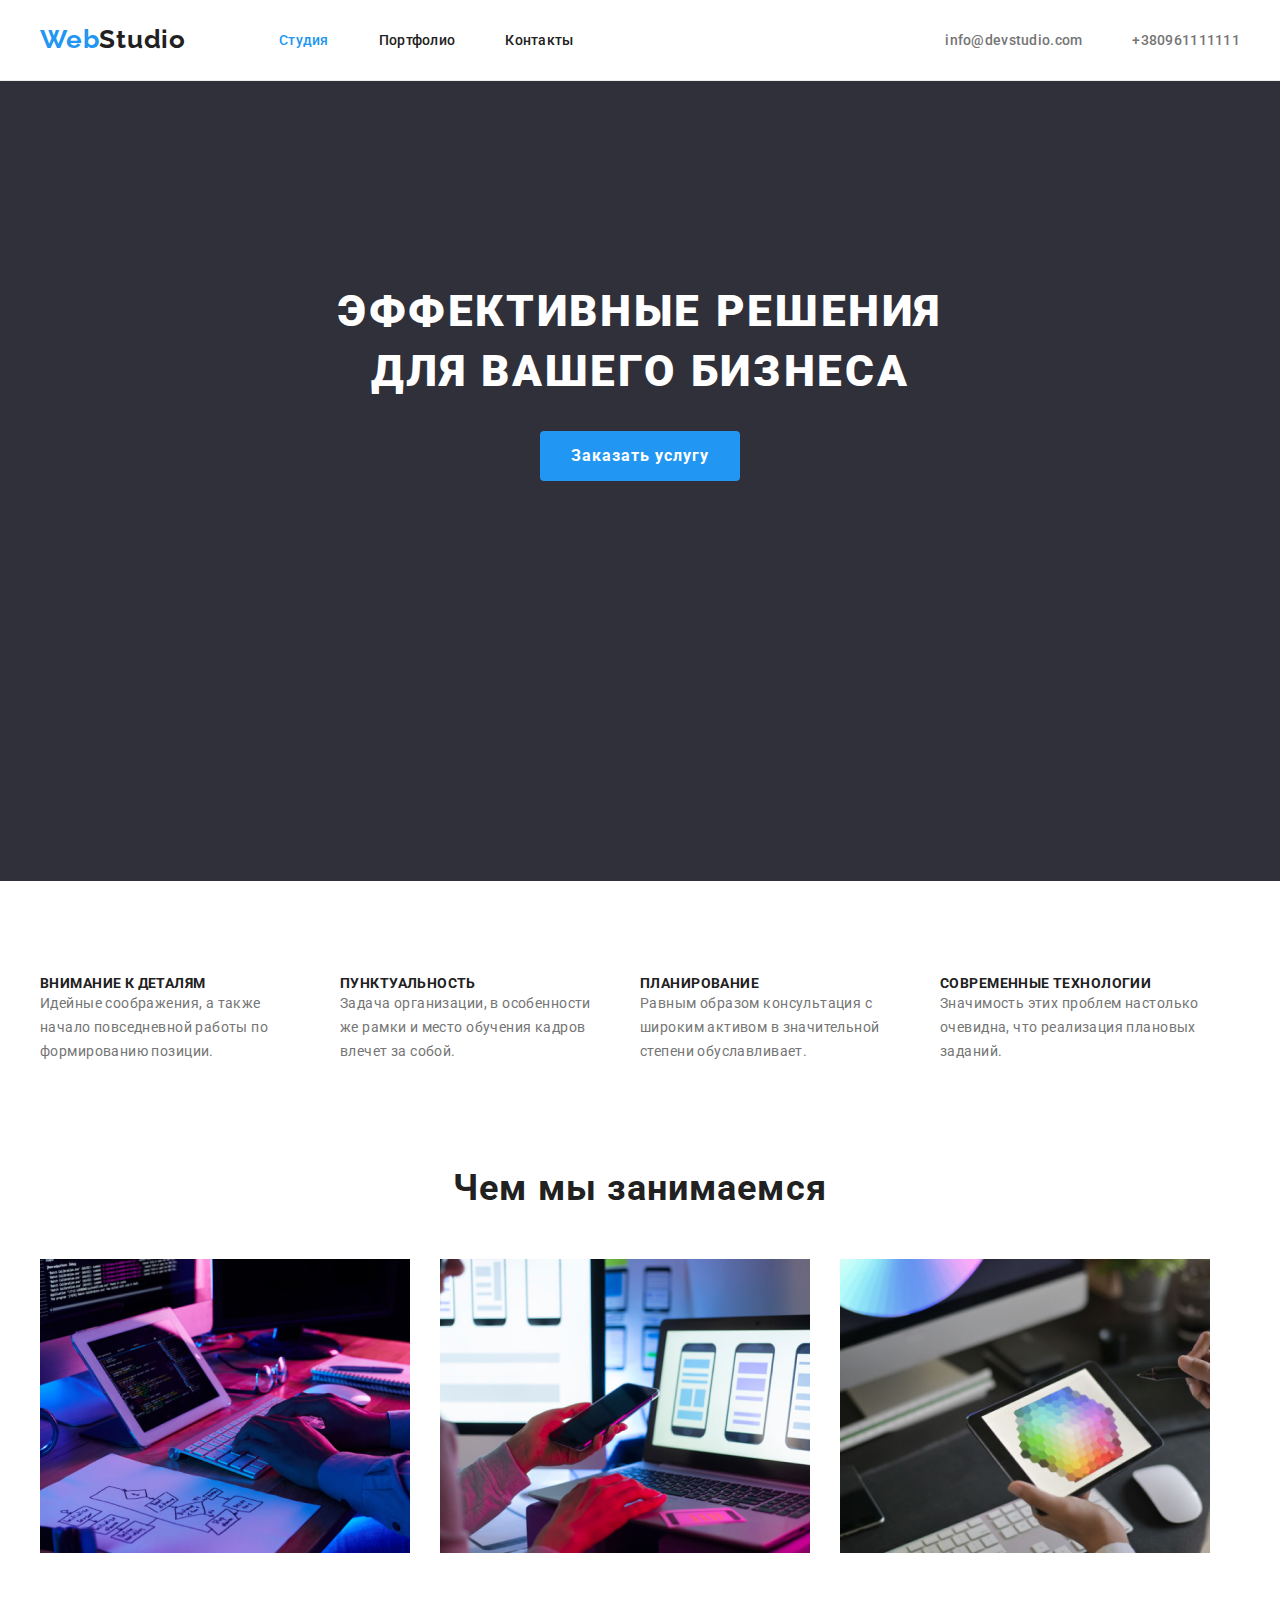
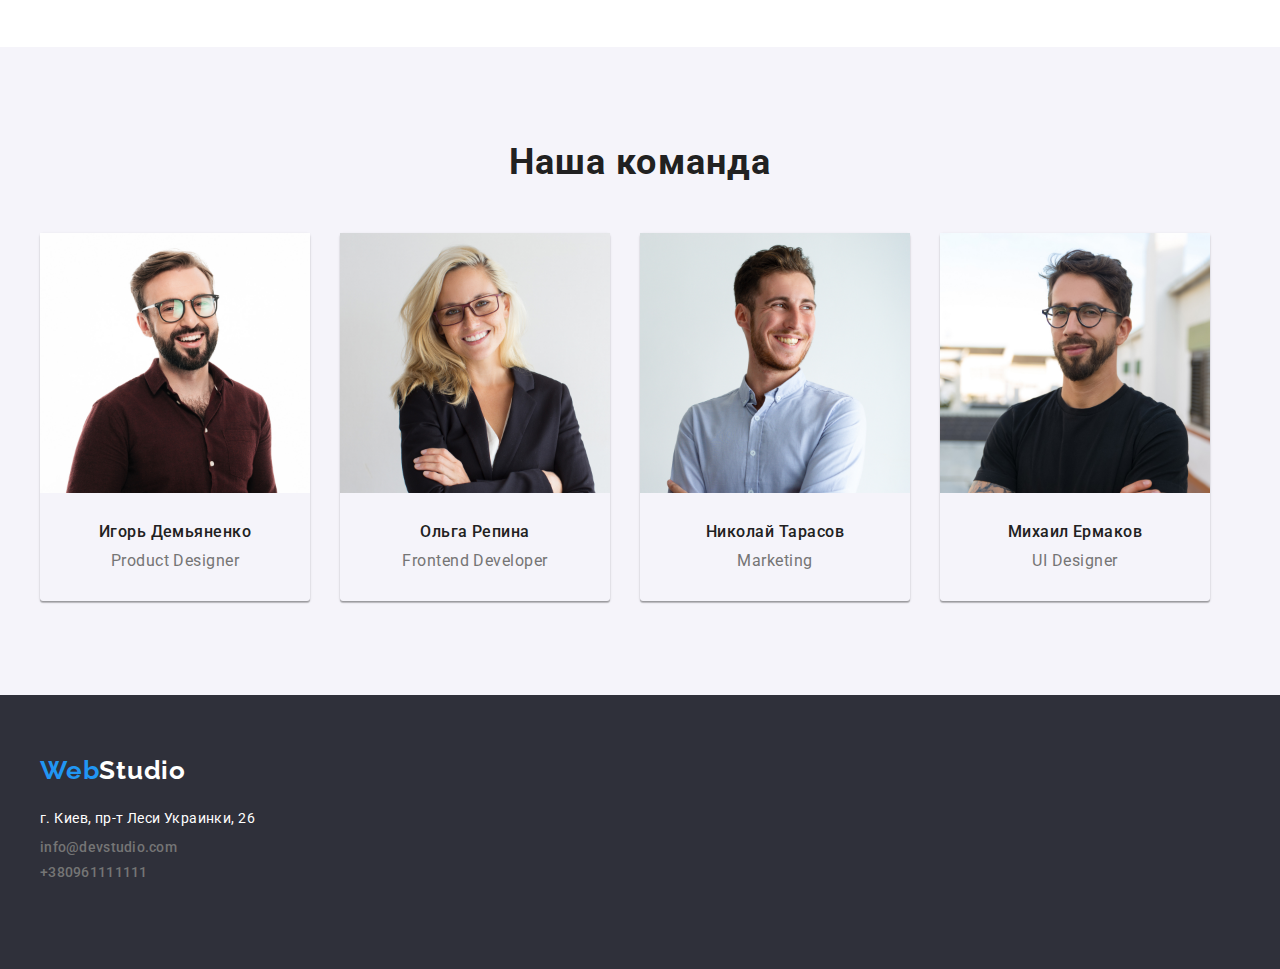
==== commit 60bf32d8: "добавила исправления" ====
--- a/index.html
+++ b/index.html
@@ -48,13 +48,13 @@
             <!--CONTAINER-->
 <div class="container">
             <h1 class="titlemain">ЭФФЕКТИВНЫЕ РЕШЕНИЯ <br> ДЛЯ ВАШЕГО БИЗНЕСА</h1>
-            <div class="bottons_hero">
+            
             <button type="button" class="bottons_hero">Заказать услугу</button>
-        </div></div>
+        </div>
         </section>
     
     <!--Особенности-->
-    <section>
+    <section class="section-box">
         <!--CONTAINER-->
 <div class="container">
         <ul class="boxes">
@@ -70,7 +70,7 @@
 
 
     <!--Чем мы занимаемся-->
-    <section>
+    <section class="section-work">
         <!--CONTAINER-->
 <div class="container block">
         <h2 class="tittleimg">Чем мы занимаемся</h2>
@@ -83,7 +83,7 @@
 
 
     <!--Наша команда-->
-<section class="comand">
+<section class="comand-box">
     <!--CONTAINER-->
 <div class="container">
     <h2 class="textcomand">Наша команда</h2>
--- a/CSS/style.css
+++ b/CSS/style.css
@@ -145,13 +145,13 @@
 
     .section {
     background-color:rgba(47, 48, 58, 1) ;
-    height: 600px;
+    min-height: 600px;
+    padding-top: 200px;
    
 }
 .titlemain{
     text-align: center;
     margin: 0 auto;
-    padding-top: 200px;
 }
 .bottons_hero{
     display: block;
@@ -165,16 +165,27 @@
 
 .boxes{
     display: flex;
-    padding-top: 94px;
-    padding-bottom: 94px;
     padding-left: 0px;
     list-style:none;
     margin: 0px;
 
 }
+.section-box{
+    padding-top: 94px;
+    padding-bottom: 94px;
+}
+.section-work{
+    padding-bottom: 94px;
+}
+.comand-box{
+    padding-top: 94px;
+    
+}
+
+
+
 .boxes li{
     width: 270px;
-    height: 101px;
 
 }
 .boxes li:not(:last-child){
@@ -183,14 +194,14 @@
 
     .tittleimg{
         text-align: center;
-        padding-bottom: 50px;
+        margin-bottom: 50px;
         margin: 0 auto;
-        display: block;
+        margin-bottom: 50px;
+    
     }
 
     .workphotos {
         display: flex;
-        padding-bottom: 94px;
         padding-left: 0px;
         padding-right: 0px;
         margin: 0px;
@@ -229,13 +240,18 @@
 
 
 
-
+.box{margin-top: 0px;
+margin-bottom: 0px;}
+ .p1 {
+    margin-top: 0px;
+    margin-bottom: 10px;
+}
 
     .textcomand{
         text-align: center;
-        padding-top: 94px;
-        padding-bottom: 50px;
+        margin-bottom: 50px;
         margin: 0 auto;
+        margin-bottom: 50px;
     }
 
     
@@ -315,7 +331,7 @@
 align-items: center;
 }
 
-.comand{
+.comand-box{
     background-color:rgba(245, 244, 250, 1) ;
 }
 
@@ -409,29 +425,29 @@
 .btns-list{
     display: flex;
     justify-content: center;
-    padding-bottom: 56px;
-    padding-top: 94px;
     margin: 0px;
+    padding-left: 0px;
 
 }
     .btns-list .btn{
-        margin-right: 8px;
         border-radius: 4px;
         border: none;
      padding: 6px 22px;
     }
-    .btn:last-child{
-        margin-right: 0px;
-    }
-
+    .buttonss{
+        margin-right: 8px;
+    }
+.buttonss:last-child{
+    margin-right: 0px;
+}
 
 .flex-container{
     display: flex;
     flex-wrap: wrap;
 padding-left: 0px;
 padding-right: 0px;
-padding-bottom: 94px;
-margin: 0px auto;
+margin-top: 50px;
+margin-bottom: 0px;
 
 }
 
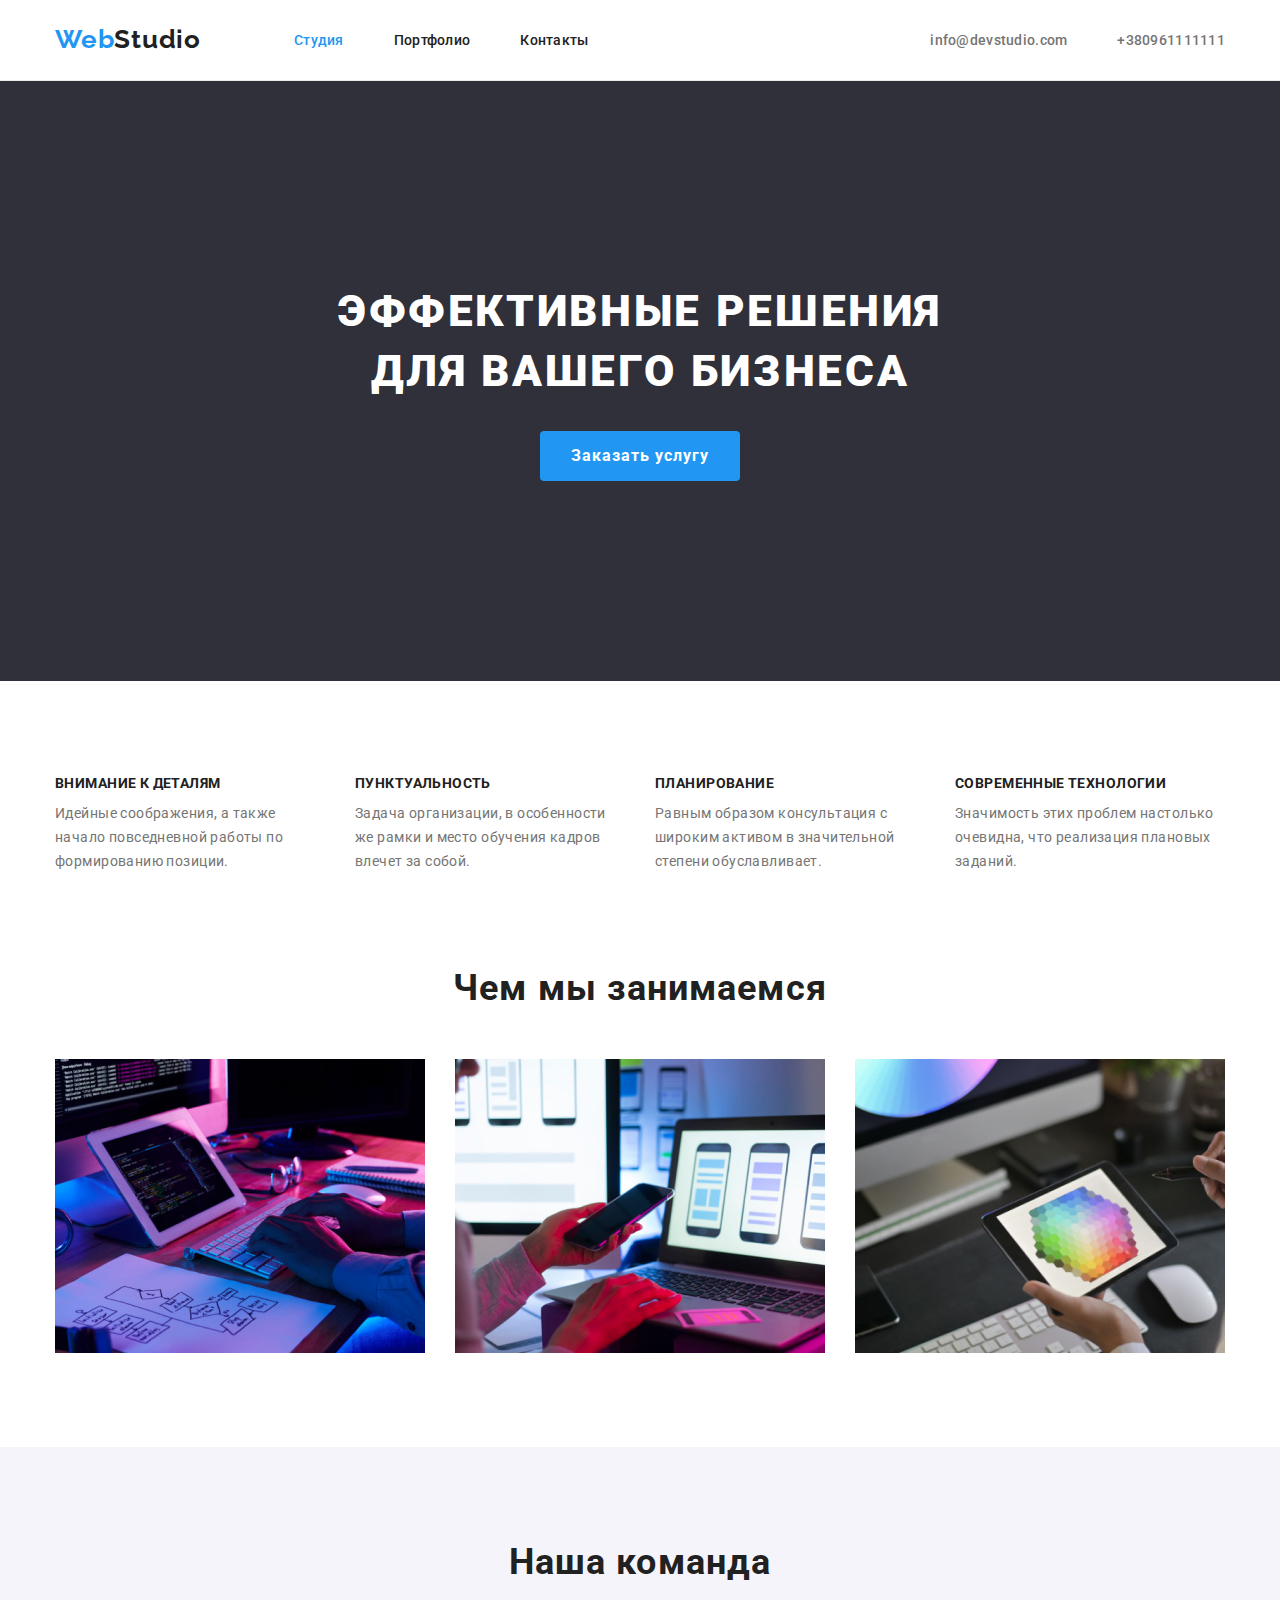
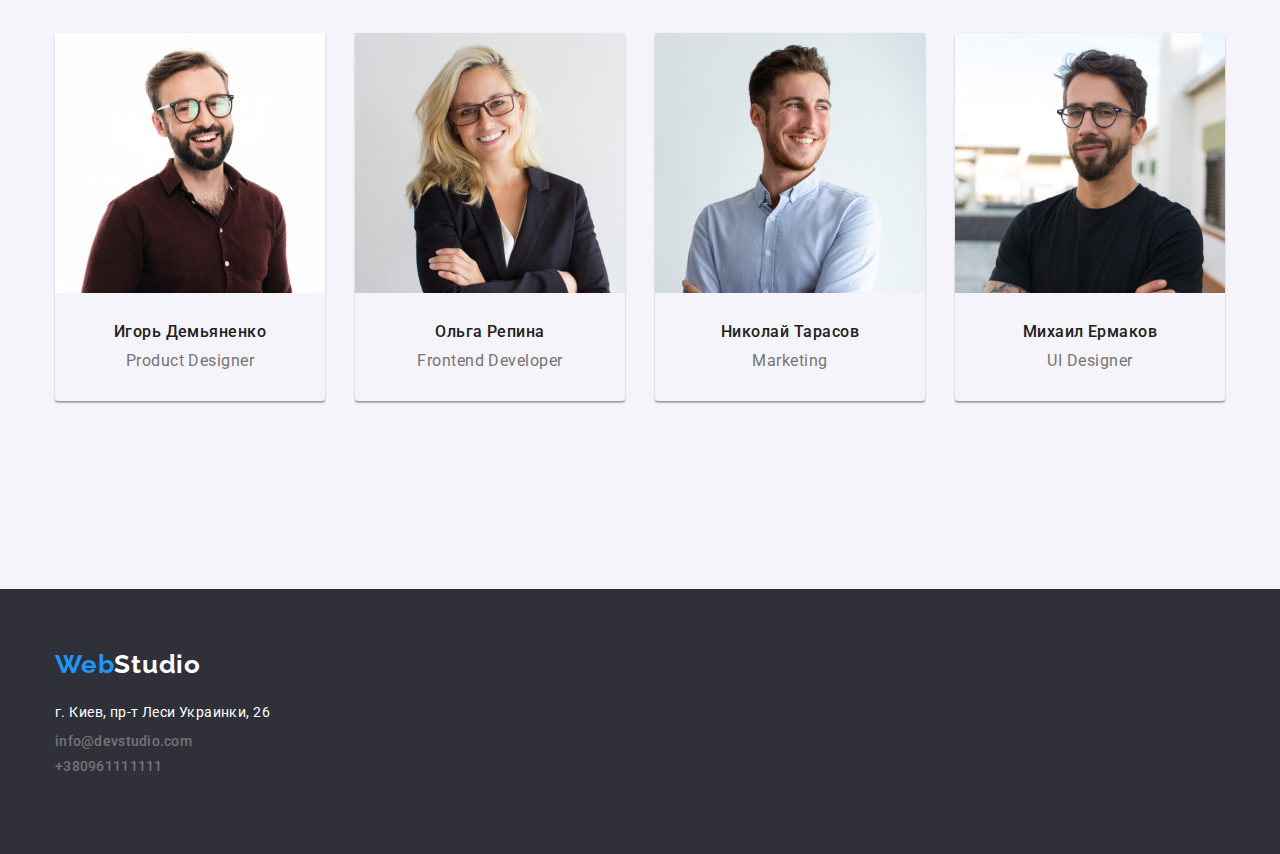
==== commit 79addb30: "редактирование" ====
--- a/index.html
+++ b/index.html
@@ -11,7 +11,7 @@
 
     <!--Подключение файлов-->
 
-<link rel="stylesheet" href="./CSS/normalize.css">
+<link rel="stylesheet" href="https://cdnjs.cloudflare.com/ajax/libs/modern-normalize/1.0.0/modern-normalize.min.css">
 <link rel="stylesheet" href="./CSS/style.css">
 <link rel="stylesheet" href="./prettierrc.yaml">
 <link href = "https://fonts.googleapis.com/css2?family=Raleway:wght@700&family=Roboto:wght@400;500;700;900&display=swap"
@@ -44,7 +44,7 @@
     <main>
     <!--Герой сайта-->
 
-        <section class="section">
+        <section class="section1">
             <!--CONTAINER-->
 <div class="container">
             <h1 class="titlemain">ЭФФЕКТИВНЫЕ РЕШЕНИЯ <br> ДЛЯ ВАШЕГО БИЗНЕСА</h1>
@@ -102,7 +102,6 @@
 
 <footer>
     <div class="container">
-<div id="contacts">
     <div class="logo">
     <a  class="textfooter" href="/"><span class="webtext">Web</span>Studio</a>
     <address>
@@ -110,7 +109,7 @@
         <ul class=" email">
     <li><a class="email" href="mailto:info@devstudio">info@devstudio.com</a></li>
     <li><a class="email" href="tel:+380961111111">+380961111111</a></li></ul>
-     </address></div></div>
+     </address></div>
 </footer>
 </body>
 </html>--- a/CSS/style.css
+++ b/CSS/style.css
@@ -143,15 +143,18 @@
 
 /*HERO*/
 
-    .section {
+    .section1 {
     background-color:rgba(47, 48, 58, 1) ;
-    min-height: 600px;
-    padding-top: 200px;
+    padding: 200px 0;
+
+   
    
 }
 .titlemain{
     text-align: center;
     margin: 0 auto;
+    
+    
 }
 .bottons_hero{
     display: block;
@@ -179,7 +182,11 @@
 }
 .comand-box{
     padding-top: 94px;
-    
+    padding-bottom: 94px;
+    
+}
+.pfoff{
+    padding: 30px 20px;
 }
 
 
@@ -242,9 +249,10 @@
 
 .box{margin-top: 0px;
 margin-bottom: 0px;}
+
  .p1 {
-    margin-top: 0px;
-    margin-bottom: 10px;
+    margin-top: 10px;
+    margin-bottom: 0px;
 }
 
     .textcomand{
@@ -269,8 +277,8 @@
         0px 1px 1px 0px rgba(0, 0, 0, 0.14),
          0px 1px 3px 0px rgba(0, 0, 0, 0.12);
     border-radius: 3px;
-    max-width: 100%;
-    height:368px;
+    max-width: 270px;
+
         margin-bottom: 94px;
        
     }
@@ -279,15 +287,12 @@
     }
     .human{
         text-align: center;
-        padding-top: 30px;
-        padding-bottom: 10px;
-        margin: 0 auto;
+        margin-bottom: 10px;
+        margin-top: 0px;
 
     }
     .profession{
         text-align: center;
-        padding-bottom: 124px;
-    
         margin: 0 auto;
     }
 
@@ -364,40 +369,37 @@
  /*FOOTER*/
 
  .footer{
-     width: 1200px;
-     height: 252px;
      margin: auto;
-     
-    
  }
 
 
  .textfooter{
      margin: 0 auto;
+
      
  }
  .adress{
      margin: 0 auto;
-     padding-top: 20px;
-     padding-bottom: 9px;
+     margin-bottom: 9px;
+     margin-top: 20px;
  }
  .email{
      margin: 0 auto;
      padding-left: 0px;
  }
- .email li{
+ .email li:first-child{
      margin: 0 auto;
-     padding-bottom: 9px;
+     margin-bottom: 9px;
      
  }
  .logo{
-     padding-top: 60px;
      padding-bottom: 20px;
  }
  
  
 footer{
     background-color: rgba(47, 48, 58, 1);
+    padding-top: 60px;
     padding-bottom: 60px;
 }
 
